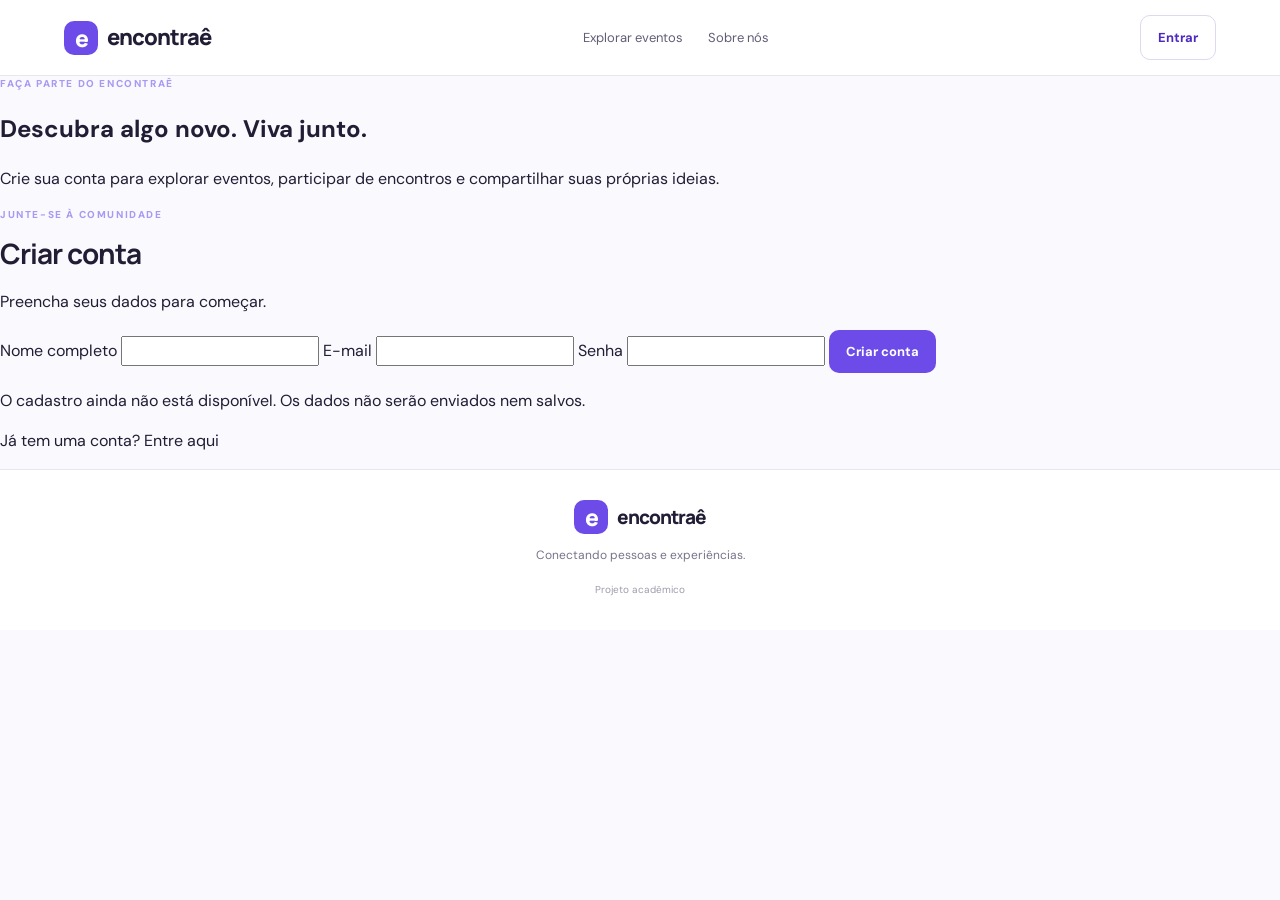
==== cadastro.html @ d1833cd6 "Add files via upload" ====
<!DOCTYPE html>
<html lang="pt-BR">
<head>
    <meta charset="UTF-8">
    <meta name="viewport" content="width=device-width, initial-scale=1.0">
    <title>Criar conta - Encontraê</title>
    <link rel="stylesheet" href="style.css">
</head>
<body class="conta-pagina">
<header class="topbar">
    <a href="index.html" class="brand"><span class="brand-icon">e</span> encontraê</a>
    <nav>
        <a href="index.html#eventos">Explorar eventos</a>
        <a href="sobre.html">Sobre nós</a>
    </nav>
    <a href="login.html" class="btn btn-outline">Entrar</a>
</header>

<main class="conta-layout">
    <section class="conta-apresentacao">
        <span class="etiqueta">FAÇA PARTE DO ENCONTRAÊ</span>
        <h1>Descubra algo novo. <span>Viva junto.</span></h1>
        <p>Crie sua conta para explorar eventos, participar de encontros e compartilhar suas próprias ideias.</p>
    </section>

    <section class="conta-card">
        <span class="etiqueta">JUNTE-SE À COMUNIDADE</span>
        <h2>Criar conta</h2>
        <p class="conta-descricao">Preencha seus dados para começar.</p>
        <form class="conta-formulario" data-form-conta>
            <label for="nome-cadastro">Nome completo</label>
            <input id="nome-cadastro" name="nome" type="text" maxlength="80" autocomplete="name" required>
            <label for="email-cadastro">E-mail</label>
            <input id="email-cadastro" name="email" type="email" autocomplete="email" required>
            <label for="senha-cadastro">Senha</label>
            <input id="senha-cadastro" name="senha" type="password" minlength="6" autocomplete="new-password" required>
            <button type="submit" class="btn btn-primary">Criar conta</button>
        </form>
        <p class="conta-aviso" role="status" aria-live="polite">O cadastro ainda não está disponível. Os dados não serão enviados nem salvos.</p>
        <p class="conta-alternativa">Já tem uma conta? <a href="login.html">Entre aqui</a></p>
    </section>
</main>

<footer>
    <a href="index.html" class="brand"><span class="brand-icon">e</span> encontraê</a>
    <p>Conectando pessoas e experiências.</p>
    <small>Projeto acadêmico</small>
</footer>
<script src="conta.js"></script>
</body>
</html>
---- style.css ----
@import url('https://fonts.googleapis.com/css2?family=DM+Sans:wght@400;500;600;700&family=Manrope:wght@400;500;600;700;800&display=swap');

:root {
    --roxo: #6c4be8;
    --roxo-escuro: #4c2ac2;
    --texto: #211d35;
    --cinza: #77748a;
    --borda: #e9e6f1;
    --fundo: #faf9fd;
    --branco: #ffffff;
}

* {
    box-sizing: border-box;
}

html {
    scroll-behavior: smooth;
    scroll-padding-top: 90px;
}

body {
    margin: 0;
    font-family: 'DM Sans', sans-serif;
    background: var(--fundo);
    color: var(--texto);
    line-height: 1.5;
}

button, input, select, textarea {
    font: inherit;
}

button, a {
    -webkit-tap-highlight-color: transparent;
}

a {
    color: inherit;
    text-decoration: none;
}

.hidden {
    display: none !important;
}

/* CABEÇALHO */

.topbar {
    min-height: 76px;
    display: flex;
    align-items: center;
    justify-content: space-between;
    gap: 20px;
    padding: 14px 5%;
    background: white;
    border-bottom: 1px solid var(--borda);
    position: sticky;
    top: 0;
    z-index: 5;
}

.brand {
    display: flex;
    align-items: center;
    gap: 9px;
    font-family: Manrope, sans-serif;
    font-size: 22px;
    font-weight: 800;
    letter-spacing: -1px;
    white-space: nowrap;
}

.brand-icon {
    width: 34px;
    height: 34px;
    display: grid;
    place-items: center;
    border-radius: 10px;
    background: var(--roxo);
    color: white;
    font-size: 23px;
}

.topbar nav {
    display: flex;
    align-items: center;
    gap: 25px;
    color: #625d75;
    font-size: 13px;
}

.topbar nav a:hover {
    color: var(--roxo);
}

#area-usuario {
    display: flex;
    align-items: center;
    gap: 8px;
}

/* BOTÕES */

.btn {
    display: inline-flex;
    align-items: center;
    justify-content: center;
    gap: 8px;
    padding: 12px 17px;
    border: none;
    border-radius: 10px;
    cursor: pointer;
    font-size: 13px;
    font-weight: 700;
    transition: 0.2s;
}

.btn:hover {
    transform: translateY(-1px);
}

.btn-primary {
    background: var(--roxo);
    color: white;
}

.btn-primary:hover {
    background: var(--roxo-escuro);
}

.btn-outline {
    background: white;
    color: var(--roxo-escuro);
    border: 1px solid #ded8f0;
}

.btn-light {
    background: white;
    color: var(--roxo-escuro);
}

/* APRESENTAÇÃO */

.hero {
    margin: 32px auto 0;
    width: 90%;
    max-width: 1200px;
    padding: 60px 6%;
    border-radius: 24px;
    color: white;
    background: linear-gradient(
        115deg,
        #34216e,
        #6e4be8 75%,
        #8867f4
    );
}

.etiqueta {
    display: block;
    margin-bottom: 10px;
    color: #a89af3;
    font-size: 10px;
    font-weight: 800;
    letter-spacing: 1.6px;
}

.hero .etiqueta {
    color: #d0c6ff;
}

.hero h1 {
    margin: 0 0 17px;
    font-family: Manrope, sans-serif;
    font-size: clamp(34px, 4vw, 50px);
    line-height: 1.15;
    letter-spacing: -2px;
}

.hero h1 span {
    color: #d1c5ff;
}

.hero p {
    max-width: 480px;
    margin-bottom: 25px;
    color: #e2dcff;
    font-size: 14px;
}

/* SEÇÕES */

.eventos-section,
.inscricoes-section {
    width: 90%;
    max-width: 1200px;
    margin: 70px auto;
}

.section-header {
    display: flex;
    align-items: center;
    justify-content: space-between;
    gap: 20px;
    margin-bottom: 25px;
}

h2 {
    margin: 0 0 5px;
    font-family: Manrope, sans-serif;
    font-size: 28px;
    letter-spacing: -1px;
}

.section-header p,
.inscricoes-section > p {
    color: var(--cinza);
    font-size: 13px;
    margin-top: 5px;
}

/* PESQUISA E FILTROS */

.filtros {
    display: flex;
    gap: 12px;
    margin-bottom: 24px;
}

.filtros input,
.filtros select {
    min-width: 0;
    padding: 13px 14px;
    background: white;
    border: 1px solid var(--borda);
    border-radius: 10px;
    outline: none;
    color: var(--texto);
    font-size: 13px;
}

.filtros input {
    flex: 1;
}

.filtros select {
    width: 220px;
}

input:focus,
select:focus,
textarea:focus {
    border-color: var(--roxo) !important;
}

/* CARTÕES DE EVENTOS */

.eventos-grid {
    display: grid;
    grid-template-columns: repeat(3, minmax(0, 1fr));
    gap: 20px;
}

.evento-card {
    display: flex;
    flex-direction: column;
    overflow: hidden;
    min-width: 0;
    border: 1px solid #eeebf5;
    border-radius: 17px;
    background: white;
    transition: 0.2s;
}

.evento-card:hover {
    transform: translateY(-4px);
    box-shadow: 0 12px 32px #37206b0d;
}

.evento-capa {
    min-height: 125px;
    padding: 18px;
    display: flex;
    align-items: flex-end;
    justify-content: space-between;
    color: white;
    background: linear-gradient(135deg, #dcd2ff, #9071ee);
}

.evento-capa span {
    font-size: 32px;
}

.evento-capa .categoria {
    padding: 5px 9px;
    border-radius: 7px;
    background: #ffffffed;
    color: #4e3c88;
    font-size: 10px;
    font-weight: 700;
}

.evento-conteudo {
    display: flex;
    flex-direction: column;
    flex: 1;
    padding: 17px;
}

.evento-data {
    margin-bottom: 8px;
    color: var(--roxo);
    font-size: 11px;
    font-weight: 800;
}

.evento-conteudo h3 {
    margin: 0 0 8px;
    font-family: Manrope, sans-serif;
    font-size: 17px;
    line-height: 1.4;
    overflow-wrap: anywhere;
}

.evento-descricao {
    display: -webkit-box;
    overflow: hidden;
    margin: 0 0 15px;
    color: var(--cinza);
    font-size: 12px;
    line-height: 1.6;
    -webkit-line-clamp: 3;
    -webkit-box-orient: vertical;
}

.evento-local {
    margin-top: auto;
    margin-bottom: 14px;
    color: #69657a;
    font-size: 12px;
}

.evento-rodape {
    display: flex;
    align-items: center;
    justify-content: space-between;
    gap: 8px;
    padding-top: 12px;
    border-top: 1px solid #f0edf6;
}

.evento-organizador {
    overflow: hidden;
    color: var(--cinza);
    font-size: 10px;
    text-overflow: ellipsis;
}

.btn-inscrever {
    flex-shrink: 0;
    padding: 9px 11px;
    font-size: 11px;
}

.btn-inscrito {
    background: #eeeaff;
    color: var(--roxo-escuro);
}

/* INSCRIÇÕES */

.inscricoes-section {
    margin-top: 75px;
}

#lista-inscricoes {
    display: grid;
    grid-template-columns: repeat(2, minmax(0, 1fr));
    gap: 12px;
}

.inscricao-item {
    display: flex;
    align-items: center;
    justify-content: space-between;
    gap: 12px;
    padding: 15px;
    border: 1px solid var(--borda);
    border-radius: 12px;
    background: white;
}

.inscricao-item strong,
.inscricao-item small {
    display: block;
}

.inscricao-item strong {
    font-size: 13px;
}

.inscricao-item small {
    color: var(--cinza);
    font-size: 11px;
}

.btn-cancelar-inscricao {
    padding: 7px;
    border: none;
    background: transparent;
    color: var(--roxo);
    cursor: pointer;
    font-size: 11px;
}

.mensagem-vazia {
    padding: 22px;
    border: 1px dashed #dcd5ef;
    border-radius: 12px;
    background: white;
    color: var(--cinza);
    text-align: center;
    font-size: 13px;
}

/* BANNER E RODAPÉ */

.banner-final {
    width: 90%;
    max-width: 1200px;
    margin: 0 auto 65px;
    padding: 30px;
    display: flex;
    align-items: center;
    justify-content: space-between;
    gap: 20px;
    border-radius: 20px;
    background: #eee9ff;
}

.banner-final p {
    color: var(--cinza);
    font-size: 13px;
}

footer {
    padding: 30px 5%;
    border-top: 1px solid var(--borda);
    background: white;
    text-align: center;
}

footer .brand {
    justify-content: center;
    font-size: 19px;
}

footer p {
    color: var(--cinza);
    font-size: 12px;
}

footer small {
    color: #a09bad;
    font-size: 10px;
}

/* JANELAS DE CADASTRO, LOGIN E EVENTOS */

.modal {
    width: min(540px, calc(100% - 28px));
    max-height: 90vh;
    overflow-y: auto;
    padding: 0;
    border: none;
    border-radius: 19px;
    box-shadow: 0 25px 90px #1d123b38;
}

.modal::backdrop {
    background: #21163e99;
    backdrop-filter: blur(3px);
}

.modal-header {
    display: flex;
    align-items: flex-start;
    justify-content: space-between;
    gap: 15px;
    padding: 25px 27px 12px;
}

.modal-header h2 {
    font-size: 24px;
}

.btn-fechar {
    width: 34px;
    height: 34px;
    border: none;
    border-radius: 9px;
    background: #f2eff9;
    color: #5d527c;
    font-size: 24px;
    cursor: pointer;
}

.modal form {
    display: grid;
    gap: 12px;
    padding: 12px 27px 26px;
}

.modal form label {
    margin-bottom: -7px;
    color: #514b65;
    font-size: 12px;
    font-weight: 700;
}

.modal form input,
.modal form select,
.modal form textarea {
    width: 100%;
    padding: 11px 12px;
    border: 1px solid #e3dfed;
    border-radius: 9px;
    outline: none;
    background: white;
    color: var(--texto);
    font-size: 13px;
}

.modal form textarea {
    resize: vertical;
}

.texto-auxiliar {
    margin: 0;
    color: var(--cinza);
    font-size: 10px;
}

.acoes-modal {
    display: flex;
    justify-content: space-between;
    gap: 10px;
    margin-top: 5px;
}

.notificacao {
    position: fixed;
    z-index: 10;
    bottom: 22px;
    left: 50%;
    max-width: calc(100% - 30px);
    padding: 12px 18px;
    transform: translate(-50%, 20px);
    border-radius: 10px;
    background: #241b3e;
    color: white;
    box-shadow: 0 8px 25px #0002;
    font-size: 13px;
    text-align: center;
    opacity: 0;
    pointer-events: none;
    transition: 0.25s;
}

.notificacao.mostrar {
    transform: translate(-50%, 0);
    opacity: 1;
}

/* RESPONSIVIDADE */

@media (max-width: 900px) {
    .topbar {
        flex-wrap: wrap;
        gap: 12px;
    }

    .topbar nav {
        gap: 12px;
    }

    .eventos-grid {
        grid-template-columns: repeat(2, minmax(0, 1fr));
    }

    .hero {
        padding: 45px 6%;
    }
}

@media (max-width: 580px) {
    .topbar {
        justify-content: space-between;
        padding: 12px 4%;
    }

    .topbar nav {
        order: 3;
        width: 100%;
        justify-content: center;
        padding-top: 8px;
        border-top: 1px solid var(--borda);
        font-size: 11px;
    }

    .brand {
        font-size: 18px;
    }

    .brand-icon {
        width: 29px;
        height: 29px;
    }

    #area-usuario {
        gap: 5px;
    }

    #area-usuario .btn {
        padding: 9px;
        font-size: 10px;
    }

    .hero {
        margin-top: 18px;
        padding: 35px 7%;
        border-radius: 18px;
    }

    .hero h1 {
        font-size: 35px;
    }

    .eventos-section,
    .inscricoes-section {
        margin-top: 48px;
    }

    .section-header {
        align-items: flex-start;
    }

    h2 {
        font-size: 23px;
    }

    .section-header .btn {
        padding: 10px;
        font-size: 11px;
    }

    .filtros {
        flex-direction: column;
    }

    .filtros select {
        width: 100%;
    }

    .eventos-grid,
    #lista-inscricoes {
        grid-template-columns: 1fr;
    }

    .banner-final {
        display: grid;
        padding: 24px;
    }

    .modal-header {
        padding: 22px 20px 8px;
    }

    .modal form {
        padding: 12px 20px 22px;
    }

    .acoes-modal .btn {
        padding: 10px;
        font-size: 11px;
    }
}
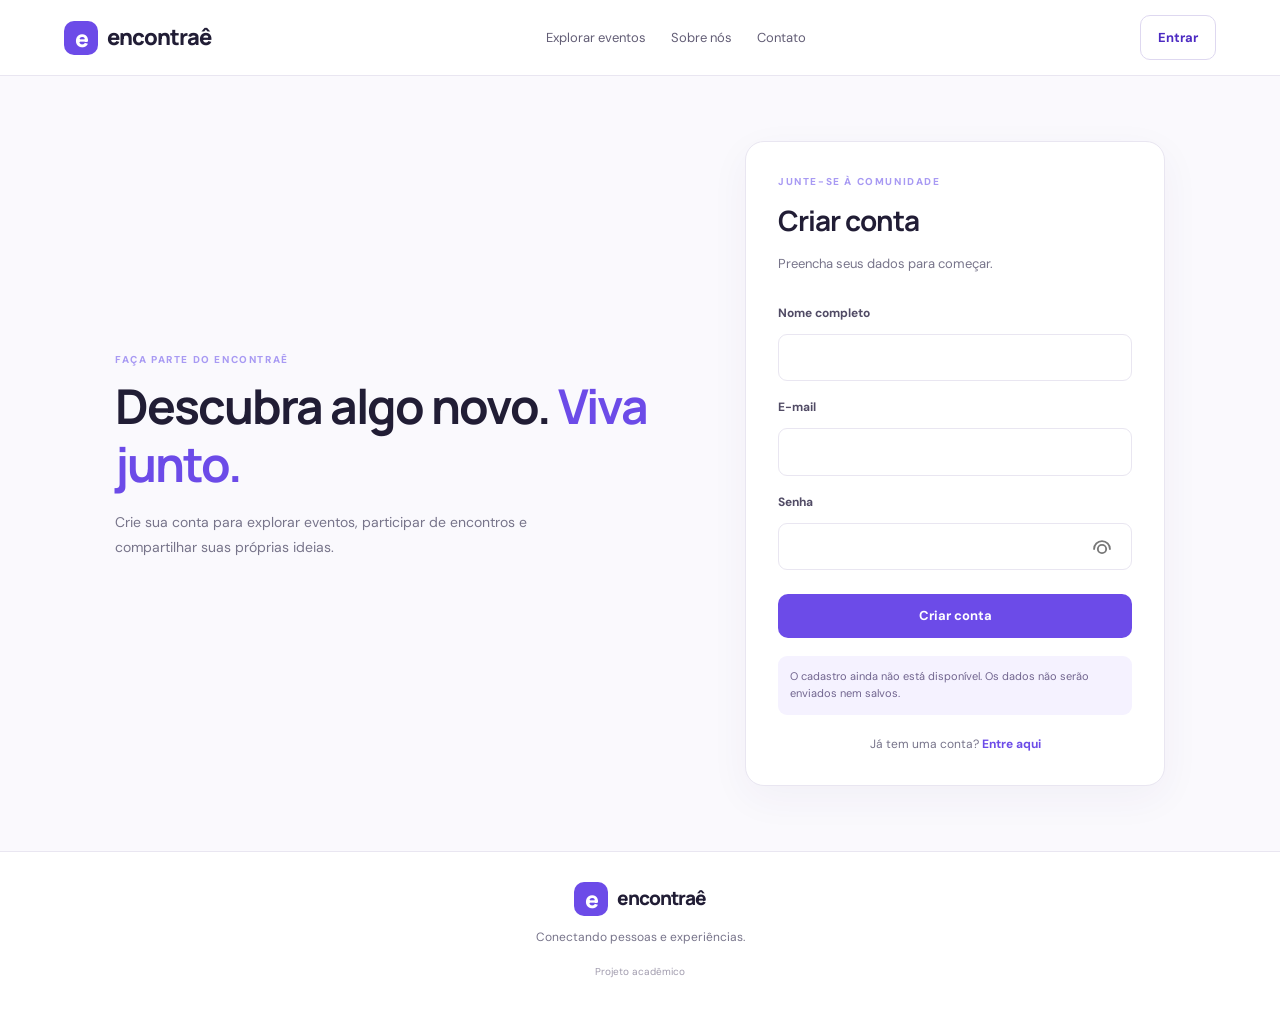
==== commit 1af9e9b7: "Add password visibility toggle and contact link" ====
--- a/cadastro.html
+++ b/cadastro.html
@@ -12,6 +12,7 @@
     <nav>
         <a href="index.html#eventos">Explorar eventos</a>
         <a href="sobre.html">Sobre nós</a>
+        <a href="sugestoes.html">Contato</a>
     </nav>
     <a href="login.html" class="btn btn-outline">Entrar</a>
 </header>
@@ -32,8 +33,13 @@
             <input id="nome-cadastro" name="nome" type="text" maxlength="80" autocomplete="name" required>
             <label for="email-cadastro">E-mail</label>
             <input id="email-cadastro" name="email" type="email" autocomplete="email" required>
-            <label for="senha-cadastro">Senha</label>
-            <input id="senha-cadastro" name="senha" type="password" minlength="6" autocomplete="new-password" required>
+            <label for="senha-login">Senha</label>
+            <div style="position: relative; display: flex; align-items: center;">
+                <input id="senha-login" name="senha" type="password" autocomplete="current-password" required style="width: 100%; padding-right: 52px;">
+                <button type="button" aria-controls="senha-login" aria-pressed="false" aria-label="Mostrar senha" onclick="const input = document.getElementById(this.getAttribute('aria-controls')); const mostrando = input.type === 'password'; input.type = mostrando ? 'text' : 'password'; this.setAttribute('aria-pressed', mostrando); this.setAttribute('aria-label', mostrando ? 'Ocultar senha' : 'Mostrar senha');" style="position: absolute; right: 12px; width: 36px; height: 36px; display: grid; place-items: center; border: 0; background: transparent; padding: 0; cursor: pointer; color: #777; transform: translateY(-3px);">
+                    <svg aria-hidden="true" viewBox="0 0 24 24" width="20" height="20" fill="none" stroke="currentColor" stroke-width="2.2" stroke-linecap="round" stroke-linejoin="round"><path d="M2.5 12a9.5 9.5 0 0 1 19 0"/><circle cx="12" cy="12" r="5"/></svg>
+                </button>
+            </div>
             <button type="submit" class="btn btn-primary">Criar conta</button>
         </form>
         <p class="conta-aviso" role="status" aria-live="polite">O cadastro ainda não está disponível. Os dados não serão enviados nem salvos.</p>
@@ -47,5 +53,18 @@
     <small>Projeto acadêmico</small>
 </footer>
 <script src="conta.js"></script>
+<script>
+    const senhaCadastro = document.getElementById('senha-cadastro');
+    const alternarSenha = document.querySelector('.alternar-senha');
+    const indicadorSenhaOculta = document.querySelector('.senha-oculta-indicador');
+
+    alternarSenha.addEventListener('click', () => {
+        const mostrarSenha = senhaCadastro.type === 'password';
+        senhaCadastro.type = mostrarSenha ? 'text' : 'password';
+        alternarSenha.setAttribute('aria-label', mostrarSenha ? 'Ocultar senha' : 'Mostrar senha');
+        alternarSenha.setAttribute('aria-pressed', String(mostrarSenha));
+        indicadorSenhaOculta.style.display = mostrarSenha ? 'none' : 'block';
+    });
+</script>
 </body>
 </html>
--- a/style.css
+++ b/style.css
@@ -44,8 +44,6 @@
 .hidden {
     display: none !important;
 }
-
-/* CABEÇALHO */
 
 .topbar {
     min-height: 76px;
@@ -101,8 +99,6 @@
     gap: 8px;
 }
 
-/* BOTÕES */
-
 .btn {
     display: inline-flex;
     align-items: center;
@@ -141,7 +137,6 @@
     color: var(--roxo-escuro);
 }
 
-/* APRESENTAÇÃO */
 
 .hero {
     margin: 32px auto 0;
@@ -190,8 +185,6 @@
     font-size: 14px;
 }
 
-/* SEÇÕES */
-
 .eventos-section,
 .inscricoes-section {
     width: 90%;
@@ -221,7 +214,6 @@
     margin-top: 5px;
 }
 
-/* PESQUISA E FILTROS */
 
 .filtros {
     display: flex;
@@ -255,7 +247,6 @@
     border-color: var(--roxo) !important;
 }
 
-/* CARTÕES DE EVENTOS */
 
 .eventos-grid {
     display: grid;
@@ -369,7 +360,6 @@
     color: var(--roxo-escuro);
 }
 
-/* INSCRIÇÕES */
 
 .inscricoes-section {
     margin-top: 75px;
@@ -425,7 +415,6 @@
     font-size: 13px;
 }
 
-/* BANNER E RODAPÉ */
 
 .banner-final {
     width: 90%;
@@ -467,7 +456,6 @@
     font-size: 10px;
 }
 
-/* JANELAS DE CADASTRO, LOGIN E EVENTOS */
 
 .modal {
     width: min(540px, calc(100% - 28px));
@@ -574,7 +562,6 @@
     opacity: 1;
 }
 
-/* RESPONSIVIDADE */
 
 @media (max-width: 900px) {
     .topbar {
@@ -687,3 +674,452 @@
         font-size: 11px;
     }
 }
+
+.sobre-hero {
+    margin-bottom: 55px;
+}
+
+.sobre-hero p {
+    max-width: 550px;
+}
+
+
+.sobre-conteudo {
+    width: 90%;
+    max-width: 1100px;
+    margin: 0 auto 65px;
+}
+
+.sobre-introducao {
+    max-width: 750px;
+    margin-bottom: 55px;
+}
+
+.sobre-introducao h2 {
+    margin-bottom: 15px;
+}
+
+.sobre-introducao p,
+.sobre-destaque p,
+.sobre-experiencias > p {
+    color: var(--cinza);
+    font-size: 14px;
+    line-height: 1.8;
+}
+
+.sobre-destaque {
+    display: flex;
+    align-items: flex-start;
+    gap: 22px;
+    padding: 35px;
+    margin-bottom: 65px;
+    border-radius: 18px;
+    background: #eee9ff;
+}
+
+.sobre-destaque-icone {
+    display: grid;
+    place-items: center;
+    flex-shrink: 0;
+    width: 48px;
+    height: 48px;
+    border-radius: 13px;
+    background: var(--roxo);
+    color: white;
+    font-size: 25px;
+}
+
+.sobre-destaque h2 {
+    margin-bottom: 10px;
+}
+
+.sobre-cards {
+    display: grid;
+    grid-template-columns: repeat(3, minmax(0, 1fr));
+    gap: 20px;
+    margin-top: 25px;
+}
+
+.sobre-cards article {
+    padding: 25px;
+    border: 1px solid var(--borda);
+    border-radius: 16px;
+    background: white;
+    transition: 0.2s;
+}
+
+.sobre-cards article:hover {
+    transform: translateY(-4px);
+    box-shadow: 0 12px 32px #37206b0d;
+}
+
+.sobre-card-numero {
+    color: var(--roxo);
+    font-size: 10px;
+    font-weight: 800;
+    letter-spacing: 1px;
+}
+
+.sobre-cards h3 {
+    font-family: Manrope, sans-serif;
+    font-size: 18px;
+}
+
+.sobre-cards p {
+    color: var(--cinza);
+    font-size: 13px;
+    line-height: 1.7;
+}
+
+
+
+.sugestoes-conteudo {
+    width: 90%;
+    max-width: 700px;
+    margin: 0 auto 75px;
+    padding: 35px;
+    border: 1px solid var(--borda);
+    border-radius: 18px;
+    background: white;
+    box-shadow: 0 10px 35px #37206b08;
+}
+
+.sugestoes-conteudo h2 {
+    margin-bottom: 8px;
+}
+
+.sugestoes-conteudo > p {
+    margin-bottom: 25px;
+    color: var(--cinza);
+    font-size: 13px;
+    line-height: 1.7;
+}
+
+.sugestoes-formulario {
+    display: grid;
+    gap: 12px;
+}
+
+.sugestoes-formulario label {
+    margin-top: 5px;
+    color: #514b65;
+    font-size: 12px;
+    font-weight: 700;
+}
+
+.sugestoes-formulario input,
+.sugestoes-formulario select,
+.sugestoes-formulario textarea {
+    width: 100%;
+    padding: 13px;
+    border: 1px solid var(--borda);
+    border-radius: 9px;
+    outline: none;
+    background: white;
+    color: var(--texto);
+    font-size: 13px;
+}
+
+.sugestoes-formulario textarea {
+    resize: vertical;
+    min-height: 120px;
+}
+
+.sugestoes-formulario button {
+    margin-top: 8px;
+}
+
+.sugestoes-aviso {
+    margin: 5px 0;
+    padding: 12px;
+    border-radius: 9px;
+    background: #f5f2ff;
+    color: #71658f;
+    font-size: 11px;
+    line-height: 1.6;
+}
+
+.sugestoes-status {
+    color: var(--roxo-escuro);
+    font-size: 12px;
+}
+
+.conta-pagina {
+    min-height: 100vh;
+    display: flex;
+    flex-direction: column;
+}
+
+.conta-pagina main {
+    flex: 1;
+}
+
+.conta-layout {
+    width: 90%;
+    max-width: 1050px;
+    margin: 65px auto;
+    display: grid;
+    grid-template-columns: 1fr 420px;
+    align-items: center;
+    gap: 65px;
+}
+
+.conta-apresentacao h1 {
+    margin: 0 0 18px;
+    font-family: Manrope, sans-serif;
+    font-size: clamp(35px, 4vw, 48px);
+    line-height: 1.2;
+    letter-spacing: -2px;
+}
+
+.conta-apresentacao h1 span {
+    color: var(--roxo);
+}
+
+.conta-apresentacao > p {
+    max-width: 420px;
+    color: var(--cinza);
+    font-size: 14px;
+    line-height: 1.8;
+}
+
+.conta-card {
+    padding: 32px;
+    border: 1px solid var(--borda);
+    border-radius: 19px;
+    background: white;
+    box-shadow: 0 12px 40px #37206b0c;
+}
+
+.conta-card h2 {
+    font-size: 28px;
+}
+
+.conta-descricao {
+    margin-bottom: 25px;
+    color: var(--cinza);
+    font-size: 13px;
+}
+
+.conta-formulario {
+    display: grid;
+    gap: 12px;
+}
+
+.conta-formulario label {
+    margin-top: 5px;
+    color: #514b65;
+    font-size: 12px;
+    font-weight: 700;
+}
+
+.conta-formulario input {
+    width: 100%;
+    padding: 13px;
+    border: 1px solid var(--borda);
+    border-radius: 9px;
+    outline: none;
+    background: white;
+    color: var(--texto);
+    font-size: 13px;
+}
+
+.conta-formulario button {
+    width: 100%;
+    margin-top: 12px;
+}
+
+.conta-aviso {
+    padding: 12px;
+    margin-top: 18px;
+    border-radius: 9px;
+    background: #f5f2ff;
+    color: #71658f;
+    font-size: 11px;
+    line-height: 1.6;
+}
+
+.conta-alternativa {
+    margin: 20px 0 0;
+    color: var(--cinza);
+    text-align: center;
+    font-size: 12px;
+}
+
+.conta-alternativa a {
+    color: var(--roxo);
+    font-weight: 700;
+}
+
+.conta-alternativa a:hover {
+    text-decoration: underline;
+}
+
+.evento-detalhe {
+    width: 90%;
+    max-width: 950px;
+    margin: 0 auto 75px;
+    padding: 35px;
+    border: 1px solid var(--borda);
+    border-radius: 18px;
+    background: white;
+    box-shadow: 0 10px 35px #37206b08;
+}
+
+.evento-detalhe-cabecalho {
+    margin-bottom: 30px;
+}
+
+.evento-detalhe-etiqueta {
+    display: inline-block;
+    padding: 6px 12px;
+    margin-bottom: 12px;
+    border-radius: 7px;
+    background: #eee9ff;
+    color: var(--roxo-escuro);
+    font-size: 11px;
+    font-weight: 700;
+}
+
+.evento-detalhe-cabecalho h2 {
+    margin-bottom: 8px;
+}
+
+.evento-detalhe-cabecalho p {
+    color: var(--cinza);
+    font-size: 13px;
+}
+
+.evento-detalhe-info {
+    display: grid;
+    grid-template-columns: repeat(3, minmax(0, 1fr));
+    gap: 15px;
+    margin-bottom: 30px;
+}
+
+.evento-detalhe-info article {
+    padding: 20px;
+    border-radius: 12px;
+    background: #f6f3ff;
+}
+
+.evento-detalhe-info article span,
+.evento-detalhe-info article strong {
+    display: block;
+}
+
+.evento-detalhe-info article span {
+    margin-bottom: 8px;
+    color: var(--cinza);
+    font-size: 11px;
+}
+
+.evento-detalhe-info article strong {
+    overflow-wrap: anywhere;
+    color: var(--texto);
+    font-size: 13px;
+}
+
+.evento-detalhe-descricao {
+    padding: 25px 0;
+    border-top: 1px solid var(--borda);
+    border-bottom: 1px solid var(--borda);
+}
+
+.evento-detalhe-descricao h3 {
+    font-family: Manrope, sans-serif;
+    font-size: 18px;
+}
+
+.evento-detalhe-descricao p {
+    color: var(--cinza);
+    font-size: 13px;
+    line-height: 1.8;
+    white-space: pre-wrap;
+    overflow-wrap: anywhere;
+}
+
+.evento-detalhe-acoes {
+    display: flex;
+    flex-wrap: wrap;
+    gap: 12px;
+    margin-top: 25px;
+}
+
+
+.topbar nav a[aria-current="page"] {
+    color: var(--roxo);
+    font-weight: 800;
+}
+
+.topbar nav a,
+.topbar > a,
+.topbar #area-usuario a {
+    transition: 0.2s;
+}
+
+
+@media (max-width: 800px) {
+    .conta-layout {
+        grid-template-columns: 1fr;
+        max-width: 520px;
+        gap: 30px;
+        margin: 45px auto;
+    }
+
+    .conta-apresentacao {
+        text-align: center;
+    }
+
+    .conta-apresentacao > p {
+        margin-left: auto;
+        margin-right: auto;
+    }
+
+    .sobre-cards {
+        grid-template-columns: repeat(2, minmax(0, 1fr));
+    }
+
+    .evento-detalhe-info {
+        grid-template-columns: 1fr;
+    }
+}
+
+@media (max-width: 580px) {
+    .sobre-conteudo,
+    .sugestoes-conteudo,
+    .evento-detalhe {
+        width: 92%;
+    }
+
+    .sobre-cards {
+        grid-template-columns: 1fr;
+    }
+
+    .sobre-destaque {
+        flex-direction: column;
+        padding: 23px;
+    }
+
+    .sugestoes-conteudo,
+    .evento-detalhe {
+        padding: 22px;
+    }
+
+    .conta-layout {
+        width: 92%;
+        margin: 35px auto;
+    }
+
+    .conta-card {
+        padding: 24px;
+    }
+
+    .evento-detalhe-acoes {
+        flex-direction: column;
+    }
+
+    .evento-detalhe-acoes .btn {
+        width: 100%;
+    }
+}
